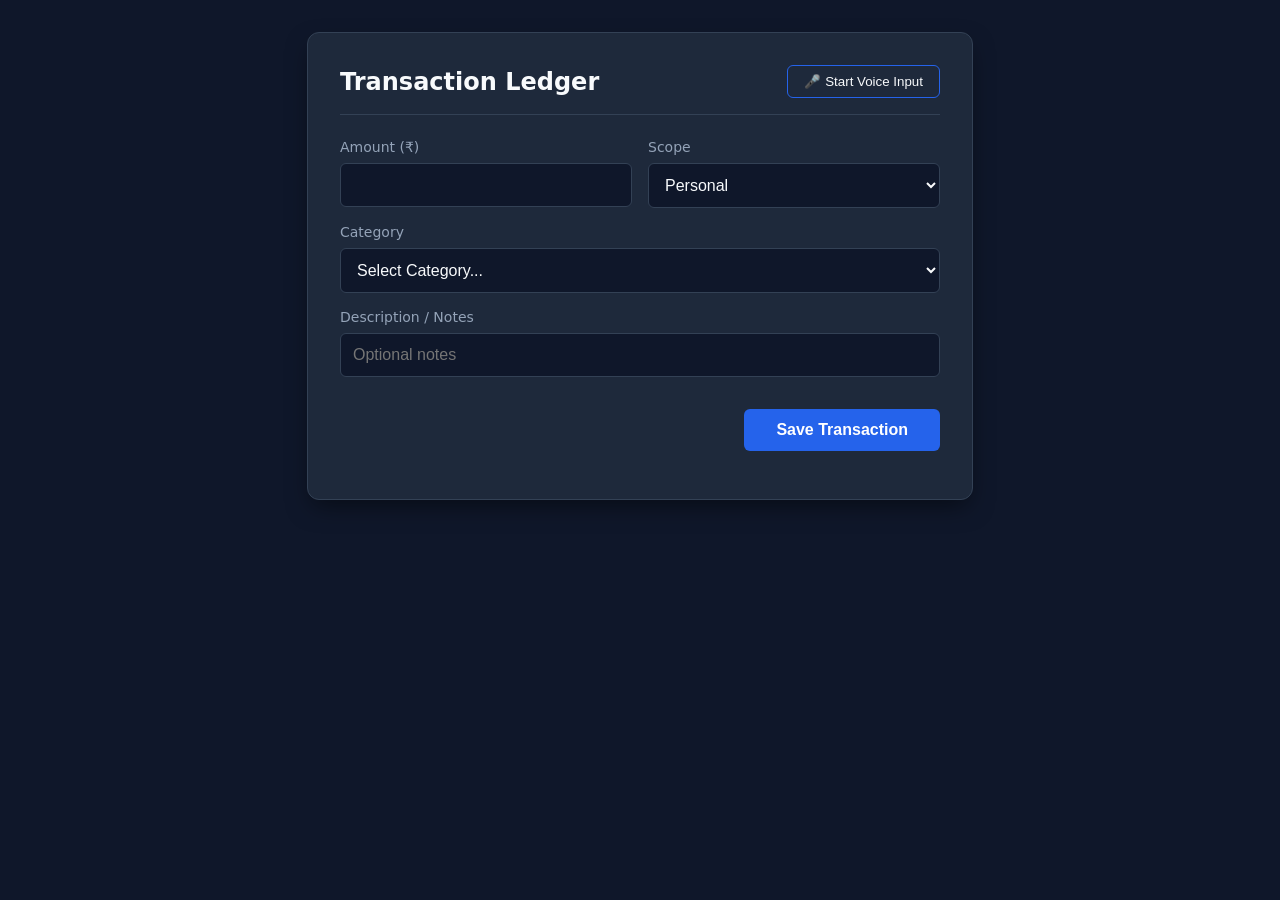
==== index.html @ 6085d5db "Add files via upload" ====
<!DOCTYPE html>
<html lang="en">
<head>
    <meta charset="UTF-8">
    <meta name="viewport" content="width=device-width, initial-scale=1.0">
    <title>Enterprise Family Finance</title>
    <link rel="stylesheet" href="assets/app.css">
</head>
<body>
    <div class="app-container">
        <header>
            <h2>Transaction Ledger</h2>
            <button type="button" id="voiceBtn" class="btn-voice">🎤 Start Voice Input</button>
        </header>

        <form id="transactionForm" class="transaction-form">
            <div class="form-row">
                <div class="input-group">
                    <label for="txnAmount">Amount (₹)</label>
                    <input type="number" id="txnAmount" step="0.01" required>
                </div>
                
                <div class="input-group">
                    <label for="txnScope">Scope</label>
                    <select id="txnScope" required>
                        <option value="Personal">Personal</option>
                        <option value="Family">Family</option>
                    </select>
                </div>
            </div>

            <div class="form-row">
                <div class="input-group">
                    <label for="txnCategory">Category</label>
                    <select id="txnCategory" required>
                        <option value="">Select Category...</option>
                        <option value="Groceries">Groceries</option>
                        <option value="Utilities">Utilities</option>
                        <option value="Transportation">Transportation</option>
                        <option value="Healthcare">Healthcare</option>
                        <option value="Entertainment">Entertainment</option>
                    </select>
                </div>
            </div>

            <div class="form-row">
                <div class="input-group">
                    <label for="txnDescription">Description / Notes</label>
                    <input type="text" id="txnDescription" placeholder="Optional notes">
                </div>
            </div>

            <div class="action-row">
                <button type="submit" id="saveTxnBtn" class="btn-save">Save Transaction</button>
                <div id="statusMessage" class="status-indicator"></div>
            </div>
        </form>
        
        <!-- Existing Edit/Delete UI renders below here -->
        <div id="ledgerView"></div>
    </div>
    
    <script src="assets/config.js"></script>
    <script src="assets/app.js"></script>
</body>
</html>
---- assets/app.css ----
:root {
    --primary: #2563eb;
    --primary-hover: #1d4ed8;
    --bg-dark: #0f172a;
    --surface: #1e293b;
    --text-main: #f8fafc;
    --text-muted: #94a3b8;
    --border: #334155;
    --danger: #ef4444;
}

body {
    font-family: 'Segoe UI', system-ui, sans-serif;
    background-color: var(--bg-dark);
    color: var(--text-main);
    margin: 0;
    padding: 2rem;
    display: flex;
    justify-content: center;
}

.app-container {
    background-color: var(--surface);
    border: 1px solid var(--border);
    border-radius: 12px;
    padding: 2rem;
    width: 100%;
    max-width: 600px;
    box-shadow: 0 10px 25px -5px rgba(0, 0, 0, 0.5);
}

header {
    display: flex;
    justify-content: space-between;
    align-items: center;
    margin-bottom: 1.5rem;
    border-bottom: 1px solid var(--border);
    padding-bottom: 1rem;
}

h2 { margin: 0; }

.btn-voice {
    background-color: transparent;
    color: var(--text-main);
    border: 1px solid var(--primary);
    padding: 0.5rem 1rem;
    border-radius: 6px;
    cursor: pointer;
    transition: all 0.2s;
}

.btn-voice:hover { background-color: rgba(37, 99, 235, 0.1); }
.btn-voice.recording { background-color: var(--danger); border-color: var(--danger); }

.form-row {
    display: flex;
    gap: 1rem;
    margin-bottom: 1rem;
}

.input-group {
    flex: 1;
    display: flex;
    flex-direction: column;
}

label {
    font-size: 0.875rem;
    color: var(--text-muted);
    margin-bottom: 0.5rem;
}

input, select {
    background-color: var(--bg-dark);
    color: var(--text-main);
    border: 1px solid var(--border);
    padding: 0.75rem;
    border-radius: 6px;
    font-size: 1rem;
    width: 100%;
    box-sizing: border-box;
}

input:focus, select:focus {
    outline: none;
    border-color: var(--primary);
}

.action-row {
    margin-top: 2rem;
    text-align: right;
}

.btn-save {
    background-color: var(--primary);
    color: white;
    border: none;
    padding: 0.75rem 2rem;
    border-radius: 6px;
    font-size: 1rem;
    font-weight: 600;
    cursor: pointer;
    transition: background 0.2s;
}

.btn-save:hover:not(:disabled) { background-color: var(--primary-hover); }
.btn-save:disabled { opacity: 0.5; cursor: not-allowed; }

.status-indicator {
    margin-top: 1rem;
    font-size: 0.875rem;
}
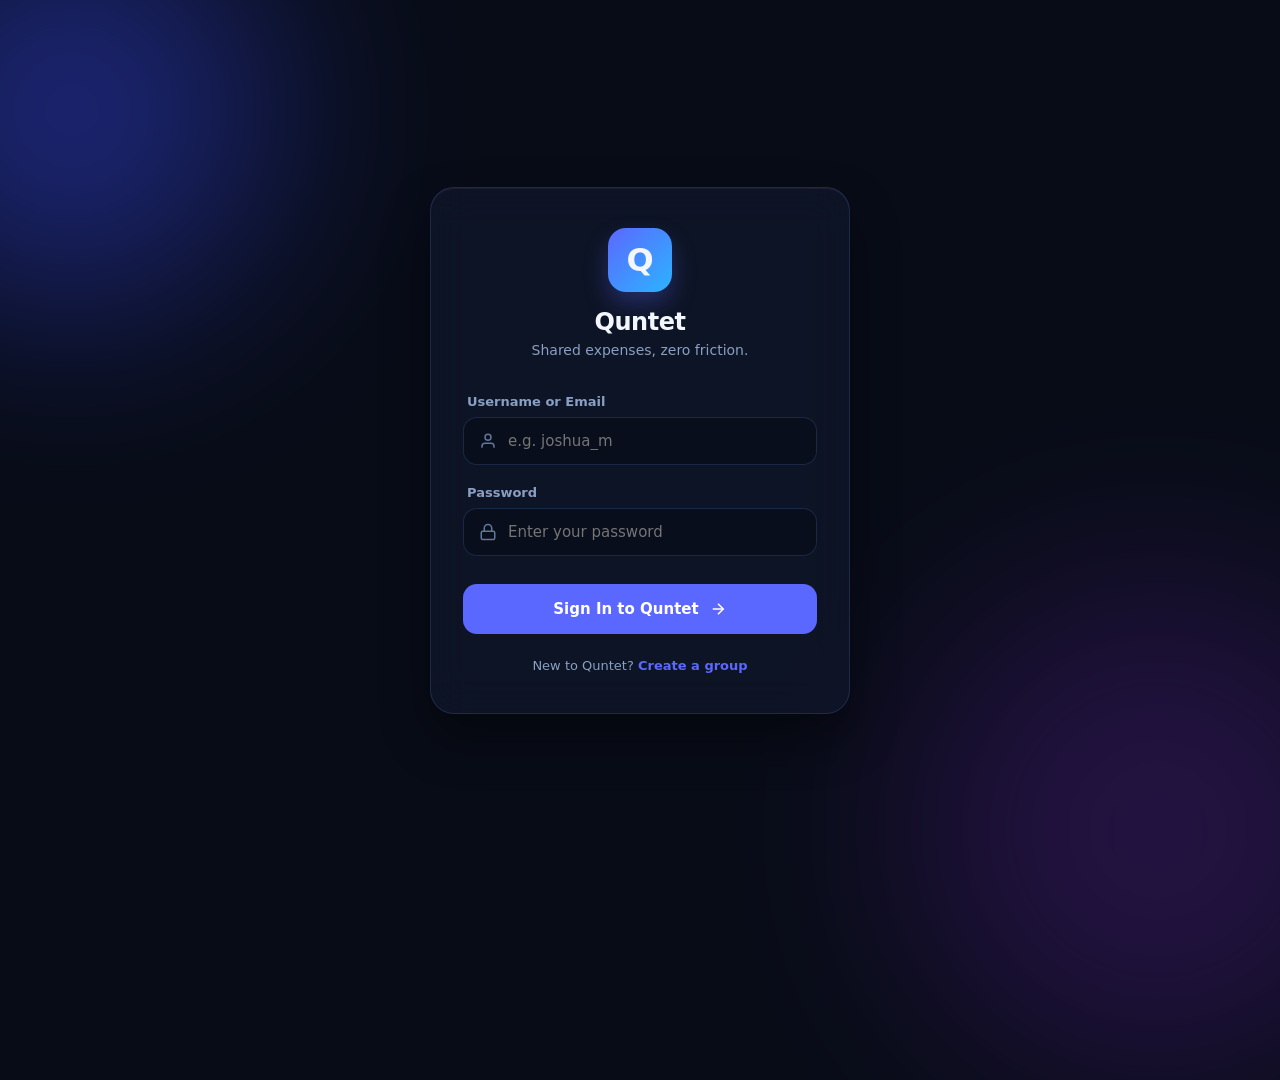
==== commit be824164: "Refactor index.html for Quntet application Updated the HTML structure and styles for the Quntet appl" ====
--- a/index.html
+++ b/index.html
@@ -1,66 +1,212 @@
-<!DOCTYPE html>
+<!doctype html>
 <html lang="en">
 <head>
-    <meta charset="UTF-8">
-    <meta name="viewport" content="width=device-width, initial-scale=1.0">
-    <title>Enterprise Family Finance</title>
-    <link rel="stylesheet" href="assets/app.css">
+  <meta charset="UTF-8">
+  <meta name="viewport" content="width=device-width, initial-scale=1.0, maximum-scale=1.0, user-scalable=no">
+  <meta name="theme-color" content="#080c17">
+  <title>Quntet — Friends Expense Manager</title>
+  <link rel="stylesheet" href="./styles.css">
+  
+  <!-- Pre-render styles for instant login page load -->
+  <style>
+    :root {
+      --q-bg: #080c17;
+      --q-surface: rgba(17, 25, 45, 0.65);
+      --q-border: rgba(44, 66, 112, 0.5);
+      --q-primary: #5b68ff;
+      --q-primary-hover: #4a55e6;
+      --q-text-main: #f3f6fc;
+      --q-text-muted: #8a9fc2;
+      --q-glow: #3a4cfc;
+    }
+
+    * { box-sizing: border-box; margin: 0; padding: 0; font-family: system-ui, -apple-system, sans-serif; }
+    
+    body {
+      background-color: var(--q-bg);
+      color: var(--q-text-main);
+      min-height: 100vh;
+      display: flex;
+      flex-direction: column;
+      overflow-x: hidden;
+    }
+
+    /* Ambient Background Effects */
+    .ambient-light {
+      position: absolute;
+      border-radius: 50%;
+      filter: blur(100px);
+      z-index: -1;
+      opacity: 0.4;
+      pointer-events: none;
+    }
+    .light-1 { top: -10%; left: -10%; width: 400px; height: 400px; background: var(--q-glow); }
+    .light-2 { bottom: -20%; right: -10%; width: 500px; height: 500px; background: #8a2be2; opacity: 0.2; }
+
+    /* Login Layout */
+    .login-container {
+      flex: 1;
+      display: flex;
+      align-items: center;
+      justify-content: center;
+      padding: 24px;
+    }
+
+    .glass-card {
+      width: 100%;
+      max-width: 420px;
+      background: var(--q-surface);
+      backdrop-filter: blur(20px);
+      -webkit-backdrop-filter: blur(20px);
+      border: 1px solid var(--q-border);
+      border-radius: 24px;
+      padding: 40px 32px;
+      box-shadow: 0 24px 48px rgba(0, 0, 0, 0.4), inset 0 1px 0 rgba(255,255,255,0.05);
+    }
+
+    .brand-header { text-align: center; margin-bottom: 36px; }
+    .brand-logo {
+      width: 64px;
+      height: 64px;
+      background: linear-gradient(135deg, var(--q-primary), #2cb4ff);
+      border-radius: 18px;
+      display: flex;
+      align-items: center;
+      justify-content: center;
+      font-size: 32px;
+      font-weight: 800;
+      margin: 0 auto 16px;
+      box-shadow: 0 12px 24px rgba(91, 104, 255, 0.3);
+    }
+    
+    .brand-header h1 { font-size: 24px; font-weight: 700; letter-spacing: -0.5px; margin-bottom: 6px; }
+    .brand-header p { color: var(--q-text-muted); font-size: 14px; }
+
+    /* Form Elements */
+    .input-group { margin-bottom: 20px; text-align: left; }
+    .input-group label {
+      display: block;
+      font-size: 13px;
+      font-weight: 600;
+      color: var(--q-text-muted);
+      margin-bottom: 8px;
+      padding-left: 4px;
+    }
+
+    .input-wrapper { position: relative; display: flex; align-items: center; }
+    .input-wrapper svg.icon {
+      position: absolute;
+      left: 16px;
+      width: 18px;
+      height: 18px;
+      color: #63779c;
+      pointer-events: none;
+    }
+
+    .input-wrapper input {
+      width: 100%;
+      background: rgba(4, 8, 18, 0.5);
+      border: 1px solid var(--q-border);
+      color: var(--q-text-main);
+      border-radius: 14px;
+      padding: 14px 16px 14px 44px;
+      font-size: 15px;
+      transition: all 0.2s ease;
+      outline: none;
+    }
+    .input-wrapper input:focus {
+      border-color: var(--q-primary);
+      box-shadow: 0 0 0 4px rgba(91, 104, 255, 0.15);
+      background: rgba(4, 8, 18, 0.8);
+    }
+
+    /* Buttons */
+    .btn-primary {
+      width: 100%;
+      background: var(--q-primary);
+      color: white;
+      border: none;
+      padding: 16px;
+      border-radius: 14px;
+      font-size: 15px;
+      font-weight: 600;
+      cursor: pointer;
+      display: flex;
+      justify-content: center;
+      align-items: center;
+      gap: 10px;
+      margin-top: 28px;
+      transition: background 0.2s, transform 0.1s;
+    }
+    .btn-primary:hover { background: var(--q-primary-hover); }
+    .btn-primary:active { transform: scale(0.98); }
+
+    .auth-footer {
+      margin-top: 24px;
+      text-align: center;
+      font-size: 13px;
+      color: var(--q-text-muted);
+    }
+    .auth-footer a { color: var(--q-primary); text-decoration: none; font-weight: 600; }
+    .auth-footer a:hover { text-decoration: underline; }
+
+    /* Toast Container Base */
+    .toast { position: fixed; top: 20px; right: 20px; z-index: 9999; }
+  </style>
 </head>
 <body>
-    <div class="app-container">
-        <header>
-            <h2>Transaction Ledger</h2>
-            <button type="button" id="voiceBtn" class="btn-voice">🎤 Start Voice Input</button>
-        </header>
-
-        <form id="transactionForm" class="transaction-form">
-            <div class="form-row">
-                <div class="input-group">
-                    <label for="txnAmount">Amount (₹)</label>
-                    <input type="number" id="txnAmount" step="0.01" required>
-                </div>
-                
-                <div class="input-group">
-                    <label for="txnScope">Scope</label>
-                    <select id="txnScope" required>
-                        <option value="Personal">Personal</option>
-                        <option value="Family">Family</option>
-                    </select>
-                </div>
-            </div>
-
-            <div class="form-row">
-                <div class="input-group">
-                    <label for="txnCategory">Category</label>
-                    <select id="txnCategory" required>
-                        <option value="">Select Category...</option>
-                        <option value="Groceries">Groceries</option>
-                        <option value="Utilities">Utilities</option>
-                        <option value="Transportation">Transportation</option>
-                        <option value="Healthcare">Healthcare</option>
-                        <option value="Entertainment">Entertainment</option>
-                    </select>
-                </div>
-            </div>
-
-            <div class="form-row">
-                <div class="input-group">
-                    <label for="txnDescription">Description / Notes</label>
-                    <input type="text" id="txnDescription" placeholder="Optional notes">
-                </div>
-            </div>
-
-            <div class="action-row">
-                <button type="submit" id="saveTxnBtn" class="btn-save">Save Transaction</button>
-                <div id="statusMessage" class="status-indicator"></div>
-            </div>
-        </form>
-        
-        <!-- Existing Edit/Delete UI renders below here -->
-        <div id="ledgerView"></div>
+  
+  <div class="ambient-light light-1"></div>
+  <div class="ambient-light light-2"></div>
+
+  <div id="toast" class="toast"></div>
+  
+  <!-- Pre-rendered DOM: Handed over to app.js upon successful boot -->
+  <div id="app" class="login-container">
+    <div class="glass-card">
+      
+      <div class="brand-header">
+        <div class="brand-logo">Q</div>
+        <h1>Quntet</h1>
+        <p>Shared expenses, zero friction.</p>
+      </div>
+
+      <form id="static-login-form">
+        <div class="input-group">
+          <label for="quntet-username">Username or Email</label>
+          <div class="input-wrapper">
+            <svg class="icon" viewBox="0 0 24 24" fill="none" stroke="currentColor" stroke-width="2">
+              <path d="M20 21v-2a4 4 0 0 0-4-4H8a4 4 0 0 0-4 4v2"/><circle cx="12" cy="7" r="4"/>
+            </svg>
+            <input type="text" id="quntet-username" placeholder="e.g. joshua_m" autocomplete="username" required>
+          </div>
+        </div>
+
+        <div class="input-group">
+          <label for="quntet-password">Password</label>
+          <div class="input-wrapper">
+            <svg class="icon" viewBox="0 0 24 24" fill="none" stroke="currentColor" stroke-width="2">
+              <rect x="3" y="11" width="18" height="11" rx="2" ry="2"/><path d="M7 11V7a5 5 0 0 1 10 0v4"/>
+            </svg>
+            <input type="password" id="quntet-password" placeholder="Enter your password" autocomplete="current-password" required>
+          </div>
+        </div>
+
+        <button type="submit" class="btn-primary" id="static-login-btn">
+          Sign In to Quntet
+          <svg viewBox="0 0 24 24" width="18" height="18" fill="none" stroke="currentColor" stroke-width="2">
+            <line x1="5" y1="12" x2="19" y2="12"/><polyline points="12 5 19 12 12 19"/>
+          </svg>
+        </button>
+      </form>
+
+      <div class="auth-footer">
+        <p>New to Quntet? <a href="#register">Create a group</a></p>
+      </div>
+
     </div>
-    
-    <script src="assets/config.js"></script>
-    <script src="assets/app.js"></script>
+  </div>
+
+  <script src="./app.js"></script>
 </body>
-</html>+</html>
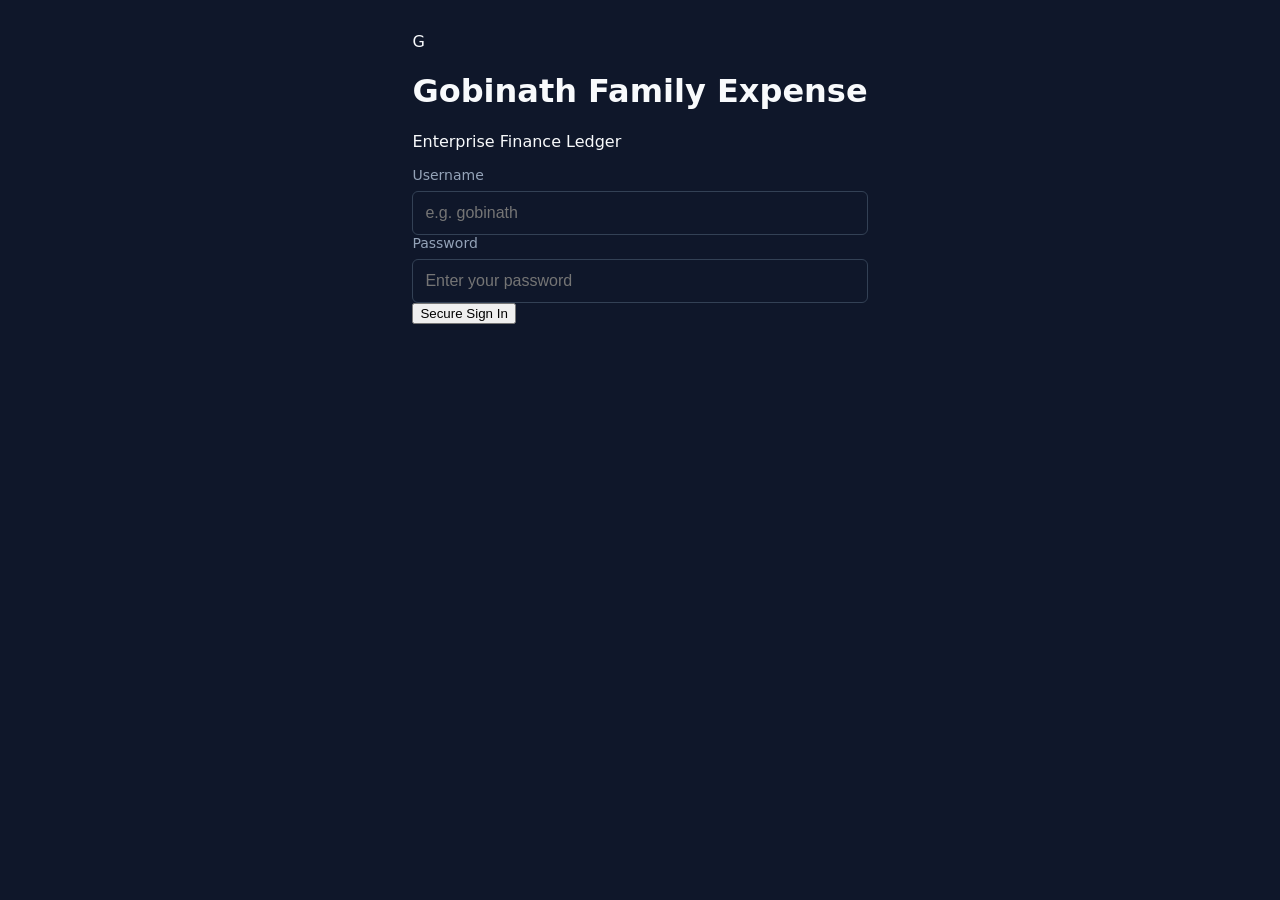
==== commit 0ab5583b: "Update index.html for Gobinath Family Expense" ====
--- a/index.html
+++ b/index.html
@@ -4,209 +4,60 @@
   <meta charset="UTF-8">
   <meta name="viewport" content="width=device-width, initial-scale=1.0, maximum-scale=1.0, user-scalable=no">
   <meta name="theme-color" content="#080c17">
-  <title>Quntet — Friends Expense Manager</title>
-  <link rel="stylesheet" href="./styles.css">
-  
-  <!-- Pre-render styles for instant login page load -->
-  <style>
-    :root {
-      --q-bg: #080c17;
-      --q-surface: rgba(17, 25, 45, 0.65);
-      --q-border: rgba(44, 66, 112, 0.5);
-      --q-primary: #5b68ff;
-      --q-primary-hover: #4a55e6;
-      --q-text-main: #f3f6fc;
-      --q-text-muted: #8a9fc2;
-      --q-glow: #3a4cfc;
-    }
-
-    * { box-sizing: border-box; margin: 0; padding: 0; font-family: system-ui, -apple-system, sans-serif; }
-    
-    body {
-      background-color: var(--q-bg);
-      color: var(--q-text-main);
-      min-height: 100vh;
-      display: flex;
-      flex-direction: column;
-      overflow-x: hidden;
-    }
-
-    /* Ambient Background Effects */
-    .ambient-light {
-      position: absolute;
-      border-radius: 50%;
-      filter: blur(100px);
-      z-index: -1;
-      opacity: 0.4;
-      pointer-events: none;
-    }
-    .light-1 { top: -10%; left: -10%; width: 400px; height: 400px; background: var(--q-glow); }
-    .light-2 { bottom: -20%; right: -10%; width: 500px; height: 500px; background: #8a2be2; opacity: 0.2; }
-
-    /* Login Layout */
-    .login-container {
-      flex: 1;
-      display: flex;
-      align-items: center;
-      justify-content: center;
-      padding: 24px;
-    }
-
-    .glass-card {
-      width: 100%;
-      max-width: 420px;
-      background: var(--q-surface);
-      backdrop-filter: blur(20px);
-      -webkit-backdrop-filter: blur(20px);
-      border: 1px solid var(--q-border);
-      border-radius: 24px;
-      padding: 40px 32px;
-      box-shadow: 0 24px 48px rgba(0, 0, 0, 0.4), inset 0 1px 0 rgba(255,255,255,0.05);
-    }
-
-    .brand-header { text-align: center; margin-bottom: 36px; }
-    .brand-logo {
-      width: 64px;
-      height: 64px;
-      background: linear-gradient(135deg, var(--q-primary), #2cb4ff);
-      border-radius: 18px;
-      display: flex;
-      align-items: center;
-      justify-content: center;
-      font-size: 32px;
-      font-weight: 800;
-      margin: 0 auto 16px;
-      box-shadow: 0 12px 24px rgba(91, 104, 255, 0.3);
-    }
-    
-    .brand-header h1 { font-size: 24px; font-weight: 700; letter-spacing: -0.5px; margin-bottom: 6px; }
-    .brand-header p { color: var(--q-text-muted); font-size: 14px; }
-
-    /* Form Elements */
-    .input-group { margin-bottom: 20px; text-align: left; }
-    .input-group label {
-      display: block;
-      font-size: 13px;
-      font-weight: 600;
-      color: var(--q-text-muted);
-      margin-bottom: 8px;
-      padding-left: 4px;
-    }
-
-    .input-wrapper { position: relative; display: flex; align-items: center; }
-    .input-wrapper svg.icon {
-      position: absolute;
-      left: 16px;
-      width: 18px;
-      height: 18px;
-      color: #63779c;
-      pointer-events: none;
-    }
-
-    .input-wrapper input {
-      width: 100%;
-      background: rgba(4, 8, 18, 0.5);
-      border: 1px solid var(--q-border);
-      color: var(--q-text-main);
-      border-radius: 14px;
-      padding: 14px 16px 14px 44px;
-      font-size: 15px;
-      transition: all 0.2s ease;
-      outline: none;
-    }
-    .input-wrapper input:focus {
-      border-color: var(--q-primary);
-      box-shadow: 0 0 0 4px rgba(91, 104, 255, 0.15);
-      background: rgba(4, 8, 18, 0.8);
-    }
-
-    /* Buttons */
-    .btn-primary {
-      width: 100%;
-      background: var(--q-primary);
-      color: white;
-      border: none;
-      padding: 16px;
-      border-radius: 14px;
-      font-size: 15px;
-      font-weight: 600;
-      cursor: pointer;
-      display: flex;
-      justify-content: center;
-      align-items: center;
-      gap: 10px;
-      margin-top: 28px;
-      transition: background 0.2s, transform 0.1s;
-    }
-    .btn-primary:hover { background: var(--q-primary-hover); }
-    .btn-primary:active { transform: scale(0.98); }
-
-    .auth-footer {
-      margin-top: 24px;
-      text-align: center;
-      font-size: 13px;
-      color: var(--q-text-muted);
-    }
-    .auth-footer a { color: var(--q-primary); text-decoration: none; font-weight: 600; }
-    .auth-footer a:hover { text-decoration: underline; }
-
-    /* Toast Container Base */
-    .toast { position: fixed; top: 20px; right: 20px; z-index: 9999; }
-  </style>
+  <title>Gobinath Family Expense</title>
+  <link rel="stylesheet" href="./assets/app.css">
 </head>
 <body>
   
   <div class="ambient-light light-1"></div>
   <div class="ambient-light light-2"></div>
-
   <div id="toast" class="toast"></div>
   
-  <!-- Pre-rendered DOM: Handed over to app.js upon successful boot -->
   <div id="app" class="login-container">
     <div class="glass-card">
       
       <div class="brand-header">
-        <div class="brand-logo">Q</div>
-        <h1>Quntet</h1>
-        <p>Shared expenses, zero friction.</p>
+        <div class="brand-logo">G</div>
+        <h1>Gobinath Family Expense</h1>
+        <p>Enterprise Finance Ledger</p>
       </div>
 
-      <form id="static-login-form">
+      <!-- Main Login Form -->
+      <form id="login-form">
         <div class="input-group">
-          <label for="quntet-username">Username or Email</label>
+          <label for="username">Username</label>
           <div class="input-wrapper">
-            <svg class="icon" viewBox="0 0 24 24" fill="none" stroke="currentColor" stroke-width="2">
-              <path d="M20 21v-2a4 4 0 0 0-4-4H8a4 4 0 0 0-4 4v2"/><circle cx="12" cy="7" r="4"/>
-            </svg>
-            <input type="text" id="quntet-username" placeholder="e.g. joshua_m" autocomplete="username" required>
+            <input type="text" id="username" placeholder="e.g. gobinath" autocomplete="username" required>
           </div>
         </div>
 
-        <div class="input-group">
-          <label for="quntet-password">Password</label>
+        <div class="input-group" id="password-group">
+          <label for="password">Password</label>
           <div class="input-wrapper">
-            <svg class="icon" viewBox="0 0 24 24" fill="none" stroke="currentColor" stroke-width="2">
-              <rect x="3" y="11" width="18" height="11" rx="2" ry="2"/><path d="M7 11V7a5 5 0 0 1 10 0v4"/>
-            </svg>
-            <input type="password" id="quntet-password" placeholder="Enter your password" autocomplete="current-password" required>
+            <input type="password" id="password" placeholder="Enter your password">
           </div>
         </div>
 
-        <button type="submit" class="btn-primary" id="static-login-btn">
-          Sign In to Quntet
-          <svg viewBox="0 0 24 24" width="18" height="18" fill="none" stroke="currentColor" stroke-width="2">
-            <line x1="5" y1="12" x2="19" y2="12"/><polyline points="12 5 19 12 12 19"/>
-          </svg>
-        </button>
+        <button type="submit" class="btn-primary" id="login-btn">Secure Sign In</button>
       </form>
 
-      <div class="auth-footer">
-        <p>New to Quntet? <a href="#register">Create a group</a></p>
-      </div>
+      <!-- Hidden Set Password Form for First Time Login -->
+      <form id="setup-form" style="display: none;">
+        <div class="input-group">
+          <p style="color: var(--q-text-muted); font-size: 13px; margin-bottom: 16px;">
+            First time login detected. Please establish a secure password for your account.
+          </p>
+          <label for="new-password">New Password</label>
+          <div class="input-wrapper">
+            <input type="password" id="new-password" placeholder="Minimum 6 characters" required>
+          </div>
+        </div>
+        <button type="submit" class="btn-primary" id="setup-btn">Set Password & Login</button>
+      </form>
 
     </div>
   </div>
 
-  <script src="./app.js"></script>
+  <script src="./assets/app.js"></script>
 </body>
 </html>
--- a/assets/app.css
+++ b/assets/app.css
@@ -0,0 +1,113 @@
+:root {
+    --primary: #2563eb;
+    --primary-hover: #1d4ed8;
+    --bg-dark: #0f172a;
+    --surface: #1e293b;
+    --text-main: #f8fafc;
+    --text-muted: #94a3b8;
+    --border: #334155;
+    --danger: #ef4444;
+}
+
+body {
+    font-family: 'Segoe UI', system-ui, sans-serif;
+    background-color: var(--bg-dark);
+    color: var(--text-main);
+    margin: 0;
+    padding: 2rem;
+    display: flex;
+    justify-content: center;
+}
+
+.app-container {
+    background-color: var(--surface);
+    border: 1px solid var(--border);
+    border-radius: 12px;
+    padding: 2rem;
+    width: 100%;
+    max-width: 600px;
+    box-shadow: 0 10px 25px -5px rgba(0, 0, 0, 0.5);
+}
+
+header {
+    display: flex;
+    justify-content: space-between;
+    align-items: center;
+    margin-bottom: 1.5rem;
+    border-bottom: 1px solid var(--border);
+    padding-bottom: 1rem;
+}
+
+h2 { margin: 0; }
+
+.btn-voice {
+    background-color: transparent;
+    color: var(--text-main);
+    border: 1px solid var(--primary);
+    padding: 0.5rem 1rem;
+    border-radius: 6px;
+    cursor: pointer;
+    transition: all 0.2s;
+}
+
+.btn-voice:hover { background-color: rgba(37, 99, 235, 0.1); }
+.btn-voice.recording { background-color: var(--danger); border-color: var(--danger); }
+
+.form-row {
+    display: flex;
+    gap: 1rem;
+    margin-bottom: 1rem;
+}
+
+.input-group {
+    flex: 1;
+    display: flex;
+    flex-direction: column;
+}
+
+label {
+    font-size: 0.875rem;
+    color: var(--text-muted);
+    margin-bottom: 0.5rem;
+}
+
+input, select {
+    background-color: var(--bg-dark);
+    color: var(--text-main);
+    border: 1px solid var(--border);
+    padding: 0.75rem;
+    border-radius: 6px;
+    font-size: 1rem;
+    width: 100%;
+    box-sizing: border-box;
+}
+
+input:focus, select:focus {
+    outline: none;
+    border-color: var(--primary);
+}
+
+.action-row {
+    margin-top: 2rem;
+    text-align: right;
+}
+
+.btn-save {
+    background-color: var(--primary);
+    color: white;
+    border: none;
+    padding: 0.75rem 2rem;
+    border-radius: 6px;
+    font-size: 1rem;
+    font-weight: 600;
+    cursor: pointer;
+    transition: background 0.2s;
+}
+
+.btn-save:hover:not(:disabled) { background-color: var(--primary-hover); }
+.btn-save:disabled { opacity: 0.5; cursor: not-allowed; }
+
+.status-indicator {
+    margin-top: 1rem;
+    font-size: 0.875rem;
+}
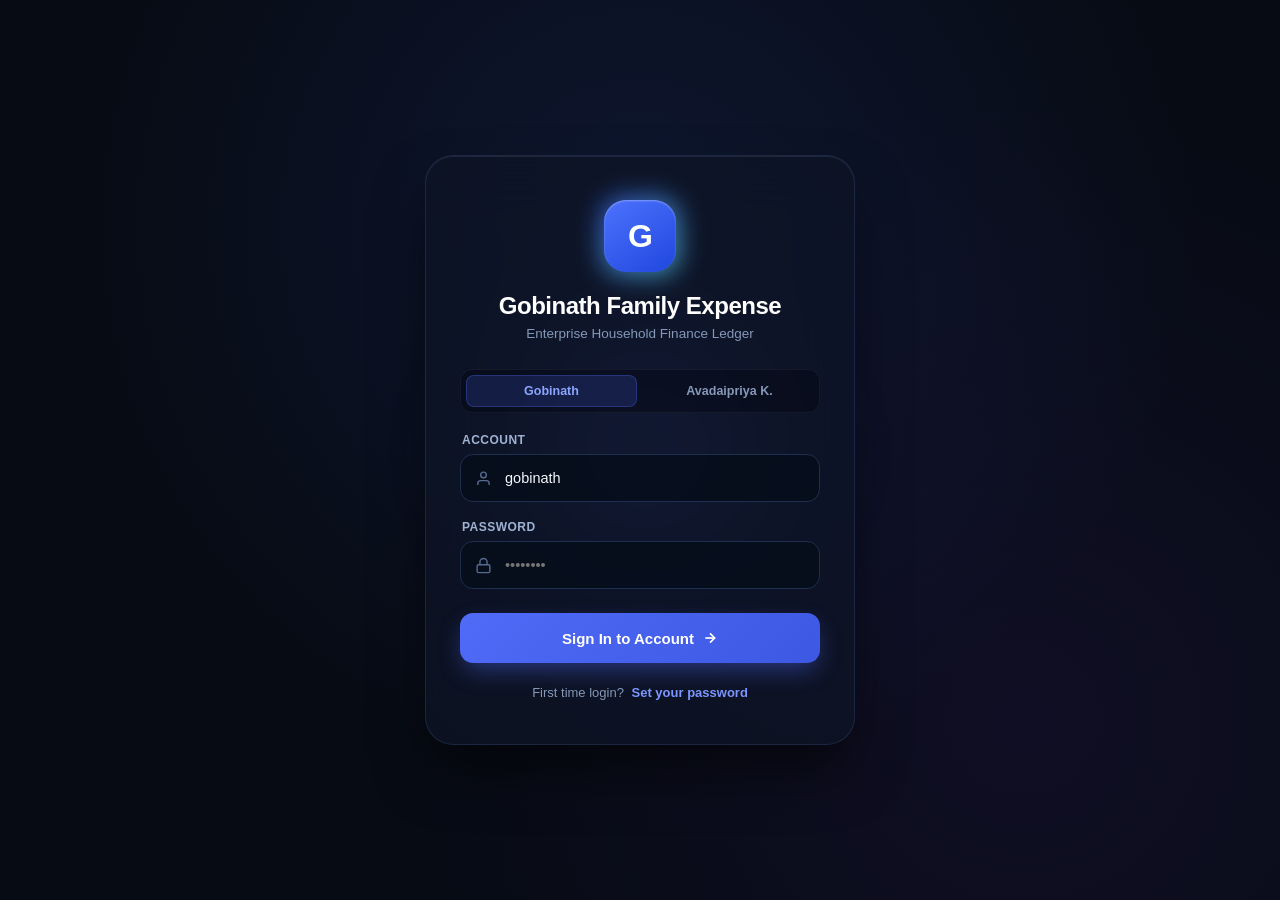
==== commit 2db1fd1e: "Update index.html" ====
--- a/index.html
+++ b/index.html
@@ -3,61 +3,467 @@
 <head>
   <meta charset="UTF-8">
   <meta name="viewport" content="width=device-width, initial-scale=1.0, maximum-scale=1.0, user-scalable=no">
-  <meta name="theme-color" content="#080c17">
-  <title>Gobinath Family Expense</title>
-  <link rel="stylesheet" href="./assets/app.css">
+  <meta name="theme-color" content="#070b14">
+  <title>Gobinath Family Expense — Secure Ledger</title>
+  <style>
+    :root {
+      --bg-dark: #070b14;
+      --card-bg: rgba(14, 21, 38, 0.75);
+      --card-border: rgba(45, 65, 105, 0.45);
+      --primary: #4f6bf7;
+      --primary-hover: #3d58e3;
+      --primary-glow: rgba(79, 107, 247, 0.4);
+      --text-main: #f3f7fd;
+      --text-muted: #8598b8;
+      --input-bg: rgba(7, 13, 26, 0.85);
+      --input-border: #1e2e4e;
+      --input-focus: #4f6bf7;
+      --danger: #ff5263;
+      --success: #2ed573;
+    }
+
+    * { box-sizing: border-box; margin: 0; padding: 0; font-family: -apple-system, BlinkMacSystemFont, "Segoe UI", Roboto, Oxygen, Ubuntu, Cantarell, sans-serif; }
+    
+    body {
+      background-color: var(--bg-dark);
+      background-image: 
+        radial-gradient(circle at 50% 25%, rgba(46, 76, 175, 0.18) 0%, transparent 60%),
+        radial-gradient(circle at 80% 80%, rgba(120, 50, 220, 0.08) 0%, transparent 50%);
+      color: var(--text-main);
+      min-height: 100vh;
+      display: flex;
+      align-items: center;
+      justify-content: center;
+      padding: 20px;
+    }
+
+    /* Floating Ambient Neon Glow */
+    .glow-aura {
+      position: absolute;
+      width: 320px;
+      height: 320px;
+      background: radial-gradient(circle, var(--primary-glow) 0%, transparent 70%);
+      filter: blur(60px);
+      z-index: 0;
+      pointer-events: none;
+    }
+
+    /* Glassmorphic Login Card */
+    .login-card {
+      position: relative;
+      z-index: 1;
+      width: 100%;
+      max-width: 430px;
+      background: var(--card-bg);
+      backdrop-filter: blur(28px);
+      -webkit-backdrop-filter: blur(28px);
+      border: 1px solid var(--card-border);
+      border-radius: 28px;
+      padding: 44px 34px;
+      box-shadow: 0 30px 60px -12px rgba(0, 0, 0, 0.65), inset 0 1px 0 rgba(255, 255, 255, 0.08);
+      text-align: center;
+    }
+
+    /* App Icon */
+    .brand-logo-container {
+      position: relative;
+      width: 72px;
+      height: 72px;
+      margin: 0 auto 20px;
+    }
+
+    .brand-logo-glow {
+      position: absolute;
+      inset: -4px;
+      background: linear-gradient(135deg, #3d68ff, #62e5ff);
+      border-radius: 24px;
+      filter: blur(12px);
+      opacity: 0.65;
+    }
+
+    .brand-logo {
+      position: relative;
+      width: 72px;
+      height: 72px;
+      background: linear-gradient(145deg, #4d72fe, #1f47dd);
+      border-radius: 22px;
+      display: flex;
+      align-items: center;
+      justify-content: center;
+      box-shadow: inset 0 1px 2px rgba(255, 255, 255, 0.35);
+    }
+
+    .brand-logo span {
+      font-size: 32px;
+      font-weight: 800;
+      color: #ffffff;
+      letter-spacing: -1px;
+    }
+
+    /* Typography */
+    h1 {
+      font-size: 24px;
+      font-weight: 700;
+      letter-spacing: -0.02em;
+      margin-bottom: 6px;
+      color: #ffffff;
+    }
+
+    .subtitle {
+      font-size: 13.5px;
+      color: var(--text-muted);
+      margin-bottom: 28px;
+    }
+
+    /* User Quick Chips */
+    .quick-users {
+      display: flex;
+      gap: 8px;
+      margin-bottom: 20px;
+      background: rgba(4, 9, 20, 0.5);
+      padding: 5px;
+      border-radius: 12px;
+      border: 1px solid rgba(255, 255, 255, 0.05);
+    }
+
+    .user-chip {
+      flex: 1;
+      padding: 8px 10px;
+      border-radius: 8px;
+      font-size: 12.5px;
+      font-weight: 600;
+      background: transparent;
+      border: none;
+      color: var(--text-muted);
+      cursor: pointer;
+      transition: all 0.2s;
+    }
+
+    .user-chip.active {
+      background: rgba(79, 107, 247, 0.18);
+      color: #8da4ff;
+      border: 1px solid rgba(79, 107, 247, 0.3);
+    }
+
+    /* Form Inputs */
+    .input-group {
+      text-align: left;
+      margin-bottom: 18px;
+    }
+
+    .input-group label {
+      display: block;
+      font-size: 12px;
+      font-weight: 600;
+      color: #a0b2d2;
+      margin-bottom: 7px;
+      padding-left: 2px;
+      text-transform: uppercase;
+      letter-spacing: 0.04em;
+    }
+
+    .input-wrapper {
+      position: relative;
+      display: flex;
+      align-items: center;
+    }
+
+    .input-icon {
+      position: absolute;
+      left: 15px;
+      width: 17px;
+      height: 17px;
+      color: #556a8e;
+      pointer-events: none;
+      transition: color 0.2s;
+    }
+
+    .input-wrapper input {
+      width: 100%;
+      height: 48px;
+      padding: 0 16px 0 44px;
+      background: var(--input-bg);
+      border: 1px solid var(--input-border);
+      border-radius: 13px;
+      color: var(--text-main);
+      font-size: 14.5px;
+      outline: none;
+      transition: all 0.2s ease;
+    }
+
+    .input-wrapper input:focus {
+      border-color: var(--input-focus);
+      box-shadow: 0 0 0 3px rgba(79, 107, 247, 0.18);
+    }
+
+    .input-wrapper input:focus + .input-icon {
+      color: var(--primary);
+    }
+
+    /* Action Buttons */
+    .btn-submit {
+      width: 100%;
+      height: 50px;
+      background: linear-gradient(135deg, #4f6bf7, #3d58e3);
+      color: #ffffff;
+      border: none;
+      border-radius: 13px;
+      font-size: 15px;
+      font-weight: 600;
+      cursor: pointer;
+      display: flex;
+      align-items: center;
+      justify-content: center;
+      gap: 8px;
+      margin-top: 24px;
+      box-shadow: 0 10px 24px -4px rgba(79, 107, 247, 0.45);
+      transition: all 0.2s;
+    }
+
+    .btn-submit:hover:not(:disabled) {
+      filter: brightness(1.08);
+      transform: translateY(-1px);
+    }
+
+    .btn-submit:disabled {
+      opacity: 0.6;
+      cursor: not-allowed;
+      transform: none;
+    }
+
+    /* Mode Switcher Links */
+    .mode-switch {
+      margin-top: 22px;
+      font-size: 13px;
+      color: var(--text-muted);
+    }
+
+    .mode-switch a {
+      color: #7b96ff;
+      text-decoration: none;
+      font-weight: 600;
+      margin-left: 4px;
+      cursor: pointer;
+    }
+
+    .mode-switch a:hover {
+      text-decoration: underline;
+    }
+
+    /* Toast Notification Banner */
+    .toast-pill {
+      position: fixed;
+      top: 24px;
+      padding: 12px 20px;
+      border-radius: 30px;
+      font-size: 13px;
+      font-weight: 600;
+      display: none;
+      z-index: 999;
+      box-shadow: 0 12px 28px rgba(0,0,0,0.4);
+      animation: fadeInDown 0.3s ease;
+    }
+    .toast-pill.error { background: #2f1216; color: #ff8591; border: 1px solid #73222a; }
+    .toast-pill.success { background: #0e291e; color: #43ebb3; border: 1px solid #165b3f; }
+
+    @keyframes fadeInDown {
+      from { opacity: 0; transform: translateY(-10px); }
+      to { opacity: 1; transform: translateY(0); }
+    }
+  </style>
 </head>
 <body>
-  
-  <div class="ambient-light light-1"></div>
-  <div class="ambient-light light-2"></div>
-  <div id="toast" class="toast"></div>
-  
-  <div id="app" class="login-container">
-    <div class="glass-card">
-      
-      <div class="brand-header">
-        <div class="brand-logo">G</div>
-        <h1>Gobinath Family Expense</h1>
-        <p>Enterprise Finance Ledger</p>
+
+  <div class="glow-aura"></div>
+  <div id="toast" class="toast-pill"></div>
+
+  <div class="login-card">
+    
+    <!-- Logo Icon -->
+    <div class="brand-logo-container">
+      <div class="brand-logo-glow"></div>
+      <div class="brand-logo">
+        <span>G</span>
       </div>
-
-      <!-- Main Login Form -->
-      <form id="login-form">
-        <div class="input-group">
-          <label for="username">Username</label>
-          <div class="input-wrapper">
-            <input type="text" id="username" placeholder="e.g. gobinath" autocomplete="username" required>
-          </div>
+    </div>
+
+    <h1>Gobinath Family Expense</h1>
+    <p class="subtitle" id="form-subtitle">Enterprise Household Finance Ledger</p>
+
+    <!-- 1-Click Family Member Selection -->
+    <div class="quick-users">
+      <button type="button" class="user-chip active" onclick="selectUser('gobinath', this)">Gobinath</button>
+      <button type="button" class="user-chip" onclick="selectUser('avadaipriya', this)">Avadaipriya K.</button>
+    </div>
+
+    <!-- Sign In Form -->
+    <form id="auth-form">
+      <div class="input-group">
+        <label for="username">Account</label>
+        <div class="input-wrapper">
+          <svg class="input-icon" viewBox="0 0 24 24" fill="none" stroke="currentColor" stroke-width="2">
+            <path d="M20 21v-2a4 4 0 0 0-4-4H8a4 4 0 0 0-4 4v2"></path><circle cx="12" cy="7" r="4"></circle>
+          </svg>
+          <input type="text" id="username" value="gobinath" autocomplete="username" required>
         </div>
-
-        <div class="input-group" id="password-group">
-          <label for="password">Password</label>
-          <div class="input-wrapper">
-            <input type="password" id="password" placeholder="Enter your password">
-          </div>
+      </div>
+
+      <div class="input-group" id="password-group">
+        <label for="password">Password</label>
+        <div class="input-wrapper">
+          <svg class="input-icon" viewBox="0 0 24 24" fill="none" stroke="currentColor" stroke-width="2">
+            <rect x="3" y="11" width="18" height="11" rx="2" ry="2"></rect><path d="M7 11V7a5 5 0 0 1 10 0v4"></path>
+          </svg>
+          <input type="password" id="password" placeholder="••••••••" autocomplete="current-password">
         </div>
-
-        <button type="submit" class="btn-primary" id="login-btn">Secure Sign In</button>
-      </form>
-
-      <!-- Hidden Set Password Form for First Time Login -->
-      <form id="setup-form" style="display: none;">
-        <div class="input-group">
-          <p style="color: var(--q-text-muted); font-size: 13px; margin-bottom: 16px;">
-            First time login detected. Please establish a secure password for your account.
-          </p>
-          <label for="new-password">New Password</label>
-          <div class="input-wrapper">
-            <input type="password" id="new-password" placeholder="Minimum 6 characters" required>
-          </div>
+      </div>
+
+      <!-- First-Time Password Confirmation (Hidden by default) -->
+      <div class="input-group" id="confirm-password-group" style="display: none;">
+        <label for="confirm-password">Confirm New Password</label>
+        <div class="input-wrapper">
+          <svg class="input-icon" viewBox="0 0 24 24" fill="none" stroke="currentColor" stroke-width="2">
+            <polyline points="20 6 9 17 4 12"></polyline>
+          </svg>
+          <input type="password" id="confirm-password" placeholder="Repeat password">
         </div>
-        <button type="submit" class="btn-primary" id="setup-btn">Set Password & Login</button>
-      </form>
-
+      </div>
+
+      <button type="submit" class="btn-submit" id="submit-btn">
+        <span id="btn-text">Sign In to Account</span>
+        <svg viewBox="0 0 24 24" width="16" height="16" fill="none" stroke="currentColor" stroke-width="2.5">
+          <line x1="5" y1="12" x2="19" y2="12"></line><polyline points="12 5 19 12 12 19"></polyline>
+        </svg>
+      </button>
+    </form>
+
+    <div class="mode-switch" id="mode-switch-container">
+      First time login? <a onclick="toggleSetupMode(true)">Set your password</a>
     </div>
+
   </div>
 
-  <script src="./assets/app.js"></script>
+  <script>
+    // Paste your Google Apps Script Web App Deployment URL here:
+    const APPS_SCRIPT_URL = "https://script.google.com/macros/s/AKfycbzL5B7_EXAMPLE/exec";
+
+    let isSetupMode = false;
+    const form = document.getElementById('auth-form');
+    const usernameInput = document.getElementById('username');
+    const passwordInput = document.getElementById('password');
+    const confirmGroup = document.getElementById('confirm-password-group');
+    const confirmInput = document.getElementById('confirm-password');
+    const submitBtn = document.getElementById('submit-btn');
+    const btnText = document.getElementById('btn-text');
+    const formSubtitle = document.getElementById('form-subtitle');
+    const modeSwitch = document.getElementById('mode-switch-container');
+
+    function notify(msg, isError = false) {
+      const t = document.getElementById('toast');
+      t.textContent = msg;
+      t.className = 'toast-pill ' + (isError ? 'error' : 'success');
+      t.style.display = 'block';
+      setTimeout(() => { t.style.display = 'none'; }, 3500);
+    }
+
+    function selectUser(user, el) {
+      usernameInput.value = user;
+      document.querySelectorAll('.user-chip').forEach(c => c.classList.remove('active'));
+      el.classList.add('active');
+      passwordInput.focus();
+    }
+
+    function toggleSetupMode(enableSetup) {
+      isSetupMode = enableSetup;
+      if (isSetupMode) {
+        confirmGroup.style.display = 'block';
+        btnText.textContent = 'Set Password & Launch';
+        formSubtitle.textContent = 'Establish First-Time Account Password';
+        modeSwitch.innerHTML = 'Already set your password? <a onclick="toggleSetupMode(false)">Sign in</a>';
+      } else {
+        confirmGroup.style.display = 'none';
+        btnText.textContent = 'Sign In to Account';
+        formSubtitle.textContent = 'Enterprise Household Finance Ledger';
+        modeSwitch.innerHTML = 'First time login? <a onclick="toggleSetupMode(true)">Set your password</a>';
+      }
+    }
+
+    form.addEventListener('submit', async (e) => {
+      e.preventDefault();
+      const username = usernameInput.value.trim().toLowerCase();
+      const password = passwordInput.value;
+
+      if (!password) {
+        return notify('Please enter your password.', true);
+      }
+
+      if (isSetupMode) {
+        if (password.length < 6) return notify('Password must be at least 6 characters.', true);
+        if (password !== confirmInput.value) return notify('Passwords do not match.', true);
+      }
+
+      submitBtn.disabled = true;
+      btnText.textContent = isSetupMode ? 'Securing Account...' : 'Authenticating...';
+
+      // Fallback: If Apps Script URL is unconfigured, run instant Local Offline Validation
+      const isPlaceholder = !APPS_SCRIPT_URL || APPS_SCRIPT_URL.includes('EXAMPLE');
+
+      if (isPlaceholder) {
+        setTimeout(() => {
+          submitBtn.disabled = false;
+          btnText.textContent = isSetupMode ? 'Set Password & Launch' : 'Sign In to Account';
+          
+          // Store session with 10-hour expiry
+          const session = {
+            userId: username,
+            name: username === 'gobinath' ? 'Gobinath' : 'Avadaipriya K.',
+            role: 'Owner',
+            expiresAt: Date.now() + (10 * 60 * 60 * 1000)
+          };
+          localStorage.setItem('gf_token', 'local_token_' + Date.now());
+          localStorage.setItem('gf_user', JSON.stringify(session));
+
+          notify('Authentication successful (Local Session Active)', false);
+          setTimeout(() => {
+            window.location.href = './dashboard/index.html';
+          }, 800);
+        }, 500);
+        return;
+      }
+
+      // Production Live Call to Google Apps Script
+      const action = isSetupMode ? 'setupPassword' : 'auth';
+      try {
+        const res = await fetch(APPS_SCRIPT_URL, {
+          method: 'POST',
+          headers: { 'Content-Type': 'text/plain;charset=utf-8' },
+          body: JSON.stringify({ action: action, data: { username, password } })
+        });
+
+        const data = await res.json();
+        if (data.error) throw new Error(data.error);
+
+        if (data.requiresSetup) {
+          notify('First login detected: please set your password below.');
+          toggleSetupMode(true);
+          return;
+        }
+
+        if (data.ok) {
+          localStorage.setItem('gf_token', data.token);
+          localStorage.setItem('gf_user', JSON.stringify(data.user));
+          notify('Login verified. Loading ledger...', false);
+          setTimeout(() => {
+            window.location.href = './dashboard/index.html';
+          }, 600);
+        }
+      } catch (err) {
+        notify(err.message || 'Connection error. Check Apps Script URL.', true);
+      } finally {
+        submitBtn.disabled = false;
+        btnText.textContent = isSetupMode ? 'Set Password & Launch' : 'Sign In to Account';
+      }
+    });
+  </script>
 </body>
 </html>
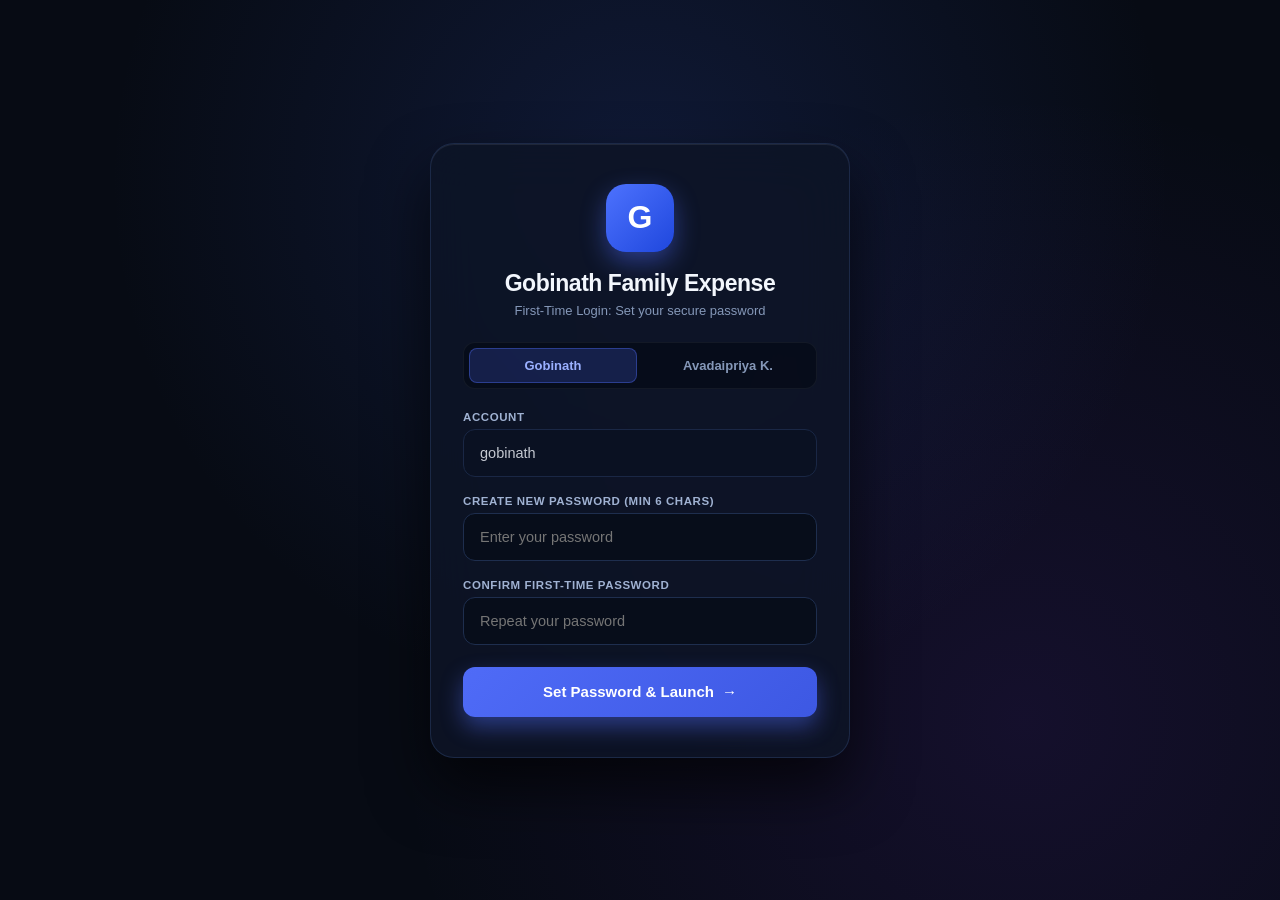
==== commit 6414ce62: "Revamp login page layout and styles Updated HTML structure and styles for the login page, enhancing " ====
--- a/index.html
+++ b/index.html
@@ -4,32 +4,30 @@
   <meta charset="UTF-8">
   <meta name="viewport" content="width=device-width, initial-scale=1.0, maximum-scale=1.0, user-scalable=no">
   <meta name="theme-color" content="#070b14">
-  <title>Gobinath Family Expense — Secure Ledger</title>
+  <title>Gobinath Family Expense — Secure Gateway</title>
   <style>
     :root {
-      --bg-dark: #070b14;
-      --card-bg: rgba(14, 21, 38, 0.75);
-      --card-border: rgba(45, 65, 105, 0.45);
+      --bg: #070b14;
+      --card-bg: rgba(14, 21, 38, 0.85);
+      --border: rgba(45, 65, 105, 0.5);
       --primary: #4f6bf7;
       --primary-hover: #3d58e3;
-      --primary-glow: rgba(79, 107, 247, 0.4);
-      --text-main: #f3f7fd;
-      --text-muted: #8598b8;
-      --input-bg: rgba(7, 13, 26, 0.85);
-      --input-border: #1e2e4e;
-      --input-focus: #4f6bf7;
+      --primary-glow: rgba(79, 107, 247, 0.45);
+      --text: #f3f7fd;
+      --muted: #8598b8;
+      --input-bg: rgba(7, 13, 26, 0.9);
       --danger: #ff5263;
       --success: #2ed573;
     }
 
-    * { box-sizing: border-box; margin: 0; padding: 0; font-family: -apple-system, BlinkMacSystemFont, "Segoe UI", Roboto, Oxygen, Ubuntu, Cantarell, sans-serif; }
+    * { box-sizing: border-box; margin: 0; padding: 0; font-family: -apple-system, BlinkMacSystemFont, "Segoe UI", Roboto, sans-serif; }
     
     body {
-      background-color: var(--bg-dark);
+      background-color: var(--bg);
       background-image: 
-        radial-gradient(circle at 50% 25%, rgba(46, 76, 175, 0.18) 0%, transparent 60%),
-        radial-gradient(circle at 80% 80%, rgba(120, 50, 220, 0.08) 0%, transparent 50%);
-      color: var(--text-main);
+        radial-gradient(circle at 50% 20%, rgba(46, 76, 175, 0.22) 0%, transparent 55%),
+        radial-gradient(circle at 80% 80%, rgba(120, 50, 220, 0.12) 0%, transparent 50%);
+      color: var(--text);
       min-height: 100vh;
       display: flex;
       align-items: center;
@@ -37,433 +35,265 @@
       padding: 20px;
     }
 
-    /* Floating Ambient Neon Glow */
-    .glow-aura {
-      position: absolute;
-      width: 320px;
-      height: 320px;
-      background: radial-gradient(circle, var(--primary-glow) 0%, transparent 70%);
-      filter: blur(60px);
-      z-index: 0;
-      pointer-events: none;
-    }
-
-    /* Glassmorphic Login Card */
     .login-card {
-      position: relative;
-      z-index: 1;
       width: 100%;
-      max-width: 430px;
+      max-width: 420px;
       background: var(--card-bg);
-      backdrop-filter: blur(28px);
-      -webkit-backdrop-filter: blur(28px);
-      border: 1px solid var(--card-border);
-      border-radius: 28px;
-      padding: 44px 34px;
-      box-shadow: 0 30px 60px -12px rgba(0, 0, 0, 0.65), inset 0 1px 0 rgba(255, 255, 255, 0.08);
+      backdrop-filter: blur(24px);
+      -webkit-backdrop-filter: blur(24px);
+      border: 1px solid var(--border);
+      border-radius: 24px;
+      padding: 40px 32px;
+      box-shadow: 0 30px 60px rgba(0, 0, 0, 0.65), inset 0 1px 0 rgba(255, 255, 255, 0.08);
       text-align: center;
     }
 
-    /* App Icon */
-    .brand-logo-container {
-      position: relative;
-      width: 72px;
-      height: 72px;
-      margin: 0 auto 20px;
-    }
-
-    .brand-logo-glow {
-      position: absolute;
-      inset: -4px;
-      background: linear-gradient(135deg, #3d68ff, #62e5ff);
-      border-radius: 24px;
-      filter: blur(12px);
-      opacity: 0.65;
-    }
-
-    .brand-logo {
-      position: relative;
-      width: 72px;
-      height: 72px;
-      background: linear-gradient(145deg, #4d72fe, #1f47dd);
-      border-radius: 22px;
+    .brand-icon-wrap {
+      width: 68px;
+      height: 68px;
+      margin: 0 auto 18px;
+      background: linear-gradient(135deg, #4d72fe, #1f47dd);
+      border-radius: 20px;
       display: flex;
       align-items: center;
       justify-content: center;
-      box-shadow: inset 0 1px 2px rgba(255, 255, 255, 0.35);
-    }
-
-    .brand-logo span {
       font-size: 32px;
       font-weight: 800;
-      color: #ffffff;
-      letter-spacing: -1px;
-    }
-
-    /* Typography */
-    h1 {
-      font-size: 24px;
-      font-weight: 700;
-      letter-spacing: -0.02em;
-      margin-bottom: 6px;
-      color: #ffffff;
-    }
-
-    .subtitle {
-      font-size: 13.5px;
-      color: var(--text-muted);
-      margin-bottom: 28px;
-    }
-
-    /* User Quick Chips */
-    .quick-users {
+      color: #fff;
+      box-shadow: 0 10px 25px var(--primary-glow);
+    }
+
+    h1 { font-size: 23px; font-weight: 700; margin-bottom: 6px; letter-spacing: -0.02em; }
+    .sub { font-size: 13px; color: var(--muted); margin-bottom: 24px; }
+
+    .user-toggle {
       display: flex;
       gap: 8px;
-      margin-bottom: 20px;
-      background: rgba(4, 9, 20, 0.5);
+      background: rgba(4, 9, 20, 0.6);
       padding: 5px;
       border-radius: 12px;
       border: 1px solid rgba(255, 255, 255, 0.05);
-    }
-
-    .user-chip {
+      margin-bottom: 22px;
+    }
+
+    .user-btn {
       flex: 1;
-      padding: 8px 10px;
-      border-radius: 8px;
-      font-size: 12.5px;
-      font-weight: 600;
+      padding: 9px;
       background: transparent;
       border: none;
-      color: var(--text-muted);
+      color: var(--muted);
+      font-size: 13px;
+      font-weight: 600;
+      border-radius: 8px;
       cursor: pointer;
       transition: all 0.2s;
     }
 
-    .user-chip.active {
-      background: rgba(79, 107, 247, 0.18);
-      color: #8da4ff;
-      border: 1px solid rgba(79, 107, 247, 0.3);
-    }
-
-    /* Form Inputs */
-    .input-group {
+    .user-btn.active {
+      background: rgba(79, 107, 247, 0.22);
+      color: #9ab0ff;
+      border: 1px solid rgba(79, 107, 247, 0.4);
+    }
+
+    .input-box {
       text-align: left;
       margin-bottom: 18px;
     }
 
-    .input-group label {
+    .input-box label {
       display: block;
-      font-size: 12px;
-      font-weight: 600;
+      font-size: 11.5px;
+      font-weight: 700;
       color: #a0b2d2;
-      margin-bottom: 7px;
-      padding-left: 2px;
       text-transform: uppercase;
-      letter-spacing: 0.04em;
-    }
-
-    .input-wrapper {
-      position: relative;
-      display: flex;
-      align-items: center;
-    }
-
-    .input-icon {
-      position: absolute;
-      left: 15px;
-      width: 17px;
-      height: 17px;
-      color: #556a8e;
-      pointer-events: none;
-      transition: color 0.2s;
-    }
-
-    .input-wrapper input {
+      letter-spacing: 0.05em;
+      margin-bottom: 6px;
+    }
+
+    .input-field {
       width: 100%;
       height: 48px;
-      padding: 0 16px 0 44px;
+      padding: 0 16px;
       background: var(--input-bg);
-      border: 1px solid var(--input-border);
-      border-radius: 13px;
-      color: var(--text-main);
+      border: 1px solid #1e2e4e;
+      border-radius: 12px;
+      color: var(--text);
       font-size: 14.5px;
       outline: none;
-      transition: all 0.2s ease;
-    }
-
-    .input-wrapper input:focus {
-      border-color: var(--input-focus);
-      box-shadow: 0 0 0 3px rgba(79, 107, 247, 0.18);
-    }
-
-    .input-wrapper input:focus + .input-icon {
-      color: var(--primary);
-    }
-
-    /* Action Buttons */
+      transition: all 0.2s;
+    }
+
+    .input-field:focus {
+      border-color: var(--primary);
+      box-shadow: 0 0 0 3px rgba(79, 107, 247, 0.2);
+    }
+
     .btn-submit {
       width: 100%;
       height: 50px;
-      background: linear-gradient(135deg, #4f6bf7, #3d58e3);
-      color: #ffffff;
+      background: linear-gradient(135deg, var(--primary), var(--primary-hover));
+      color: #fff;
       border: none;
-      border-radius: 13px;
+      border-radius: 12px;
       font-size: 15px;
-      font-weight: 600;
+      font-weight: 700;
       cursor: pointer;
       display: flex;
       align-items: center;
       justify-content: center;
       gap: 8px;
-      margin-top: 24px;
-      box-shadow: 0 10px 24px -4px rgba(79, 107, 247, 0.45);
+      margin-top: 22px;
+      box-shadow: 0 10px 22px var(--primary-glow);
       transition: all 0.2s;
     }
 
-    .btn-submit:hover:not(:disabled) {
-      filter: brightness(1.08);
-      transform: translateY(-1px);
-    }
-
-    .btn-submit:disabled {
-      opacity: 0.6;
-      cursor: not-allowed;
-      transform: none;
-    }
-
-    /* Mode Switcher Links */
-    .mode-switch {
-      margin-top: 22px;
-      font-size: 13px;
-      color: var(--text-muted);
-    }
-
-    .mode-switch a {
-      color: #7b96ff;
-      text-decoration: none;
-      font-weight: 600;
-      margin-left: 4px;
-      cursor: pointer;
-    }
-
-    .mode-switch a:hover {
-      text-decoration: underline;
-    }
-
-    /* Toast Notification Banner */
-    .toast-pill {
+    .btn-submit:hover { filter: brightness(1.1); transform: translateY(-1px); }
+    .btn-submit:disabled { opacity: 0.6; cursor: not-allowed; }
+
+    .toast {
       position: fixed;
-      top: 24px;
+      top: 20px;
       padding: 12px 20px;
       border-radius: 30px;
       font-size: 13px;
       font-weight: 600;
       display: none;
-      z-index: 999;
-      box-shadow: 0 12px 28px rgba(0,0,0,0.4);
-      animation: fadeInDown 0.3s ease;
-    }
-    .toast-pill.error { background: #2f1216; color: #ff8591; border: 1px solid #73222a; }
-    .toast-pill.success { background: #0e291e; color: #43ebb3; border: 1px solid #165b3f; }
-
-    @keyframes fadeInDown {
-      from { opacity: 0; transform: translateY(-10px); }
-      to { opacity: 1; transform: translateY(0); }
-    }
+      z-index: 100;
+    }
+    .toast.err { background: #321217; color: #ff8591; border: 1px solid #73222a; }
+    .toast.suc { background: #0f2c1f; color: #43ebb3; border: 1px solid #165b3f; }
   </style>
 </head>
 <body>
 
-  <div class="glow-aura"></div>
-  <div id="toast" class="toast-pill"></div>
+  <div id="toast" class="toast"></div>
 
   <div class="login-card">
-    
-    <!-- Logo Icon -->
-    <div class="brand-logo-container">
-      <div class="brand-logo-glow"></div>
-      <div class="brand-logo">
-        <span>G</span>
+    <div class="brand-icon-wrap">G</div>
+    <h1>Gobinath Family Expense</h1>
+    <p class="sub" id="form-sub">Enterprise Household Finance Ledger</p>
+
+    <div class="user-toggle">
+      <button type="button" class="user-btn active" onclick="switchUser('gobinath', 'Gobinath', this)">Gobinath</button>
+      <button type="button" class="user-btn" onclick="switchUser('avadaipriya', 'Avadaipriya K.', this)">Avadaipriya K.</button>
+    </div>
+
+    <form id="auth-form">
+      <input type="hidden" id="account-id" value="gobinath">
+
+      <div class="input-box">
+        <label>Account</label>
+        <input type="text" id="display-user" class="input-field" value="gobinath" readonly style="opacity: 0.8; background: #0b1222;">
       </div>
-    </div>
-
-    <h1>Gobinath Family Expense</h1>
-    <p class="subtitle" id="form-subtitle">Enterprise Household Finance Ledger</p>
-
-    <!-- 1-Click Family Member Selection -->
-    <div class="quick-users">
-      <button type="button" class="user-chip active" onclick="selectUser('gobinath', this)">Gobinath</button>
-      <button type="button" class="user-chip" onclick="selectUser('avadaipriya', this)">Avadaipriya K.</button>
-    </div>
-
-    <!-- Sign In Form -->
-    <form id="auth-form">
-      <div class="input-group">
-        <label for="username">Account</label>
-        <div class="input-wrapper">
-          <svg class="input-icon" viewBox="0 0 24 24" fill="none" stroke="currentColor" stroke-width="2">
-            <path d="M20 21v-2a4 4 0 0 0-4-4H8a4 4 0 0 0-4 4v2"></path><circle cx="12" cy="7" r="4"></circle>
-          </svg>
-          <input type="text" id="username" value="gobinath" autocomplete="username" required>
-        </div>
+
+      <div class="input-box" id="pass-box">
+        <label id="pass-label">Password</label>
+        <input type="password" id="pass-input" class="input-field" placeholder="Enter your password" required>
       </div>
 
-      <div class="input-group" id="password-group">
-        <label for="password">Password</label>
-        <div class="input-wrapper">
-          <svg class="input-icon" viewBox="0 0 24 24" fill="none" stroke="currentColor" stroke-width="2">
-            <rect x="3" y="11" width="18" height="11" rx="2" ry="2"></rect><path d="M7 11V7a5 5 0 0 1 10 0v4"></path>
-          </svg>
-          <input type="password" id="password" placeholder="••••••••" autocomplete="current-password">
-        </div>
+      <div class="input-box" id="confirm-box" style="display: none;">
+        <label>Confirm First-Time Password</label>
+        <input type="password" id="confirm-input" class="input-field" placeholder="Repeat your password">
       </div>
 
-      <!-- First-Time Password Confirmation (Hidden by default) -->
-      <div class="input-group" id="confirm-password-group" style="display: none;">
-        <label for="confirm-password">Confirm New Password</label>
-        <div class="input-wrapper">
-          <svg class="input-icon" viewBox="0 0 24 24" fill="none" stroke="currentColor" stroke-width="2">
-            <polyline points="20 6 9 17 4 12"></polyline>
-          </svg>
-          <input type="password" id="confirm-password" placeholder="Repeat password">
-        </div>
-      </div>
-
-      <button type="submit" class="btn-submit" id="submit-btn">
-        <span id="btn-text">Sign In to Account</span>
-        <svg viewBox="0 0 24 24" width="16" height="16" fill="none" stroke="currentColor" stroke-width="2.5">
-          <line x1="5" y1="12" x2="19" y2="12"></line><polyline points="12 5 19 12 12 19"></polyline>
-        </svg>
+      <button type="submit" class="btn-submit" id="btn-submit">
+        <span id="btn-text">Sign In to Ledger</span> →
       </button>
     </form>
-
-    <div class="mode-switch" id="mode-switch-container">
-      First time login? <a onclick="toggleSetupMode(true)">Set your password</a>
-    </div>
-
   </div>
 
   <script>
-    // Paste your Google Apps Script Web App Deployment URL here:
-    const APPS_SCRIPT_URL = "https://script.google.com/macros/s/AKfycbzL5B7_EXAMPLE/exec";
-
-    let isSetupMode = false;
-    const form = document.getElementById('auth-form');
-    const usernameInput = document.getElementById('username');
-    const passwordInput = document.getElementById('password');
-    const confirmGroup = document.getElementById('confirm-password-group');
-    const confirmInput = document.getElementById('confirm-password');
-    const submitBtn = document.getElementById('submit-btn');
-    const btnText = document.getElementById('btn-text');
-    const formSubtitle = document.getElementById('form-subtitle');
-    const modeSwitch = document.getElementById('mode-switch-container');
-
-    function notify(msg, isError = false) {
+    // Paste your Apps Script Web App URL here when deploying live
+    const APPS_SCRIPT_URL = ""; 
+
+    let selectedUser = 'gobinath';
+    let selectedName = 'Gobinath';
+
+    function showToast(msg, isErr = false) {
       const t = document.getElementById('toast');
       t.textContent = msg;
-      t.className = 'toast-pill ' + (isError ? 'error' : 'success');
+      t.className = 'toast ' + (isErr ? 'err' : 'suc');
       t.style.display = 'block';
       setTimeout(() => { t.style.display = 'none'; }, 3500);
     }
 
-    function selectUser(user, el) {
-      usernameInput.value = user;
-      document.querySelectorAll('.user-chip').forEach(c => c.classList.remove('active'));
-      el.classList.add('active');
-      passwordInput.focus();
-    }
-
-    function toggleSetupMode(enableSetup) {
-      isSetupMode = enableSetup;
-      if (isSetupMode) {
-        confirmGroup.style.display = 'block';
+    // Check if user has initialized their password locally or remotely
+    function checkUserStatus() {
+      const storedHashes = JSON.parse(localStorage.getItem('gf_passwords') || '{}');
+      const isFirstTime = !storedHashes[selectedUser];
+
+      const confirmBox = document.getElementById('confirm-box');
+      const formSub = document.getElementById('form-sub');
+      const passLabel = document.getElementById('pass-label');
+      const btnText = document.getElementById('btn-text');
+
+      if (isFirstTime) {
+        confirmBox.style.display = 'block';
+        document.getElementById('confirm-input').required = true;
+        formSub.textContent = 'First-Time Login: Set your secure password';
+        passLabel.textContent = 'Create New Password (min 6 chars)';
         btnText.textContent = 'Set Password & Launch';
-        formSubtitle.textContent = 'Establish First-Time Account Password';
-        modeSwitch.innerHTML = 'Already set your password? <a onclick="toggleSetupMode(false)">Sign in</a>';
       } else {
-        confirmGroup.style.display = 'none';
-        btnText.textContent = 'Sign In to Account';
-        formSubtitle.textContent = 'Enterprise Household Finance Ledger';
-        modeSwitch.innerHTML = 'First time login? <a onclick="toggleSetupMode(true)">Set your password</a>';
+        confirmBox.style.display = 'none';
+        document.getElementById('confirm-input').required = false;
+        formSub.textContent = 'Enterprise Household Finance Ledger';
+        passLabel.textContent = 'Password';
+        btnText.textContent = 'Sign In to Ledger';
       }
     }
 
-    form.addEventListener('submit', async (e) => {
+    function switchUser(id, name, btn) {
+      selectedUser = id;
+      selectedName = name;
+      document.getElementById('account-id').value = id;
+      document.getElementById('display-user').value = id;
+      document.querySelectorAll('.user-btn').forEach(b => b.classList.remove('active'));
+      btn.classList.add('active');
+      document.getElementById('pass-input').value = '';
+      document.getElementById('confirm-input').value = '';
+      checkUserStatus();
+    }
+
+    document.getElementById('auth-form').addEventListener('submit', async (e) => {
       e.preventDefault();
-      const username = usernameInput.value.trim().toLowerCase();
-      const password = passwordInput.value;
-
-      if (!password) {
-        return notify('Please enter your password.', true);
+      const pass = document.getElementById('pass-input').value;
+      const confirmPass = document.getElementById('confirm-input').value;
+      const storedHashes = JSON.parse(localStorage.getItem('gf_passwords') || '{}');
+      const isFirstTime = !storedHashes[selectedUser];
+
+      if (isFirstTime) {
+        if (pass.length < 6) return showToast('Password must be at least 6 characters.', true);
+        if (pass !== confirmPass) return showToast('Passwords do not match.', true);
+        
+        // Save first-time password
+        storedHashes[selectedUser] = btoa(pass);
+        localStorage.setItem('gf_passwords', JSON.stringify(storedHashes));
+        showToast('Password established! Launching dashboard...');
+      } else {
+        if (storedHashes[selectedUser] !== btoa(pass)) {
+          return showToast('Invalid password. Please try again.', true);
+        }
+        showToast('Authenticated successfully.');
       }
 
-      if (isSetupMode) {
-        if (password.length < 6) return notify('Password must be at least 6 characters.', true);
-        if (password !== confirmInput.value) return notify('Passwords do not match.', true);
-      }
-
-      submitBtn.disabled = true;
-      btnText.textContent = isSetupMode ? 'Securing Account...' : 'Authenticating...';
-
-      // Fallback: If Apps Script URL is unconfigured, run instant Local Offline Validation
-      const isPlaceholder = !APPS_SCRIPT_URL || APPS_SCRIPT_URL.includes('EXAMPLE');
-
-      if (isPlaceholder) {
-        setTimeout(() => {
-          submitBtn.disabled = false;
-          btnText.textContent = isSetupMode ? 'Set Password & Launch' : 'Sign In to Account';
-          
-          // Store session with 10-hour expiry
-          const session = {
-            userId: username,
-            name: username === 'gobinath' ? 'Gobinath' : 'Avadaipriya K.',
-            role: 'Owner',
-            expiresAt: Date.now() + (10 * 60 * 60 * 1000)
-          };
-          localStorage.setItem('gf_token', 'local_token_' + Date.now());
-          localStorage.setItem('gf_user', JSON.stringify(session));
-
-          notify('Authentication successful (Local Session Active)', false);
-          setTimeout(() => {
-            window.location.href = './dashboard/index.html';
-          }, 800);
-        }, 500);
-        return;
-      }
-
-      // Production Live Call to Google Apps Script
-      const action = isSetupMode ? 'setupPassword' : 'auth';
-      try {
-        const res = await fetch(APPS_SCRIPT_URL, {
-          method: 'POST',
-          headers: { 'Content-Type': 'text/plain;charset=utf-8' },
-          body: JSON.stringify({ action: action, data: { username, password } })
-        });
-
-        const data = await res.json();
-        if (data.error) throw new Error(data.error);
-
-        if (data.requiresSetup) {
-          notify('First login detected: please set your password below.');
-          toggleSetupMode(true);
-          return;
-        }
-
-        if (data.ok) {
-          localStorage.setItem('gf_token', data.token);
-          localStorage.setItem('gf_user', JSON.stringify(data.user));
-          notify('Login verified. Loading ledger...', false);
-          setTimeout(() => {
-            window.location.href = './dashboard/index.html';
-          }, 600);
-        }
-      } catch (err) {
-        notify(err.message || 'Connection error. Check Apps Script URL.', true);
-      } finally {
-        submitBtn.disabled = false;
-        btnText.textContent = isSetupMode ? 'Set Password & Launch' : 'Sign In to Account';
-      }
+      // 10-Hour Session Enforcement
+      const session = {
+        userId: selectedUser,
+        name: selectedName,
+        role: 'Owner',
+        loginTime: Date.now(),
+        expiresAt: Date.now() + (10 * 60 * 60 * 1000)
+      };
+      localStorage.setItem('gf_token', 'gf_token_' + selectedUser + '_' + Date.now());
+      localStorage.setItem('gf_user', JSON.stringify(session));
+
+      setTimeout(() => {
+        window.location.href = './dashboard/index.html';
+      }, 500);
     });
+
+    // Run check on initial load
+    checkUserStatus();
   </script>
 </body>
 </html>
